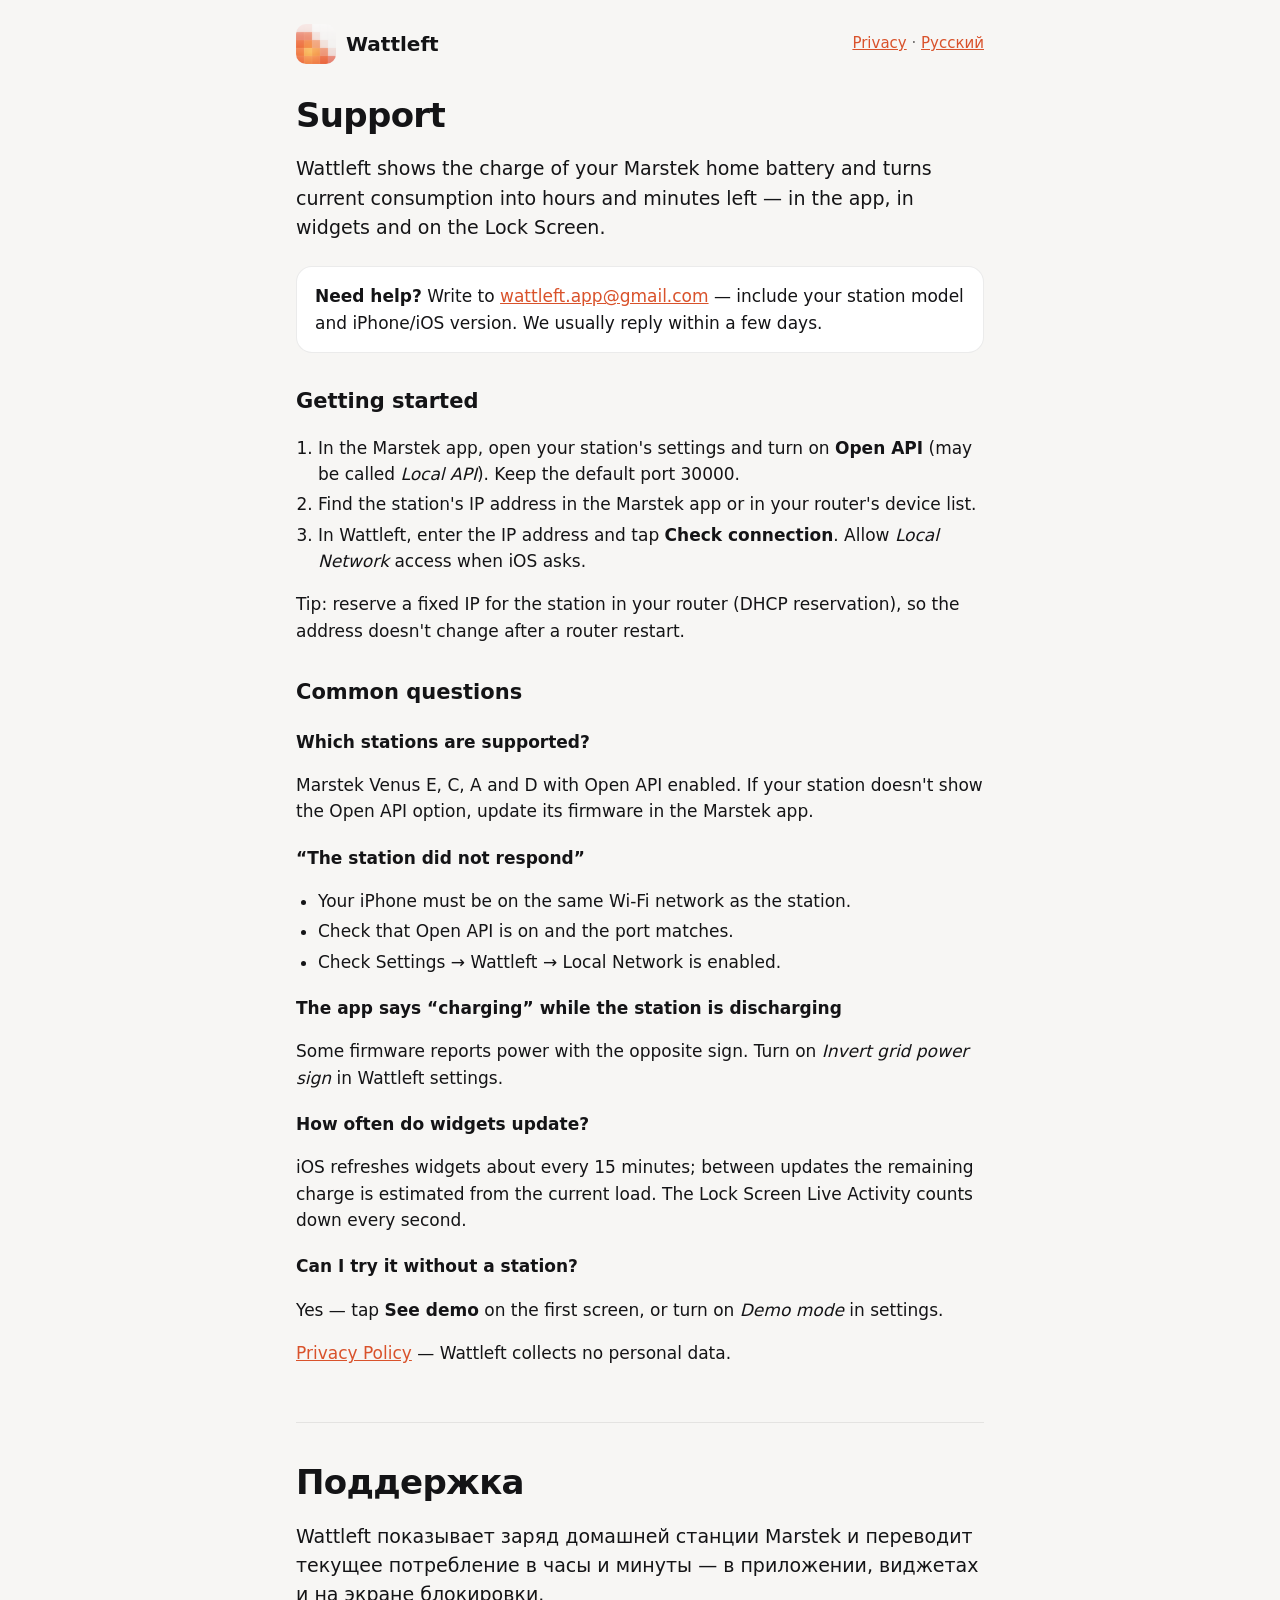
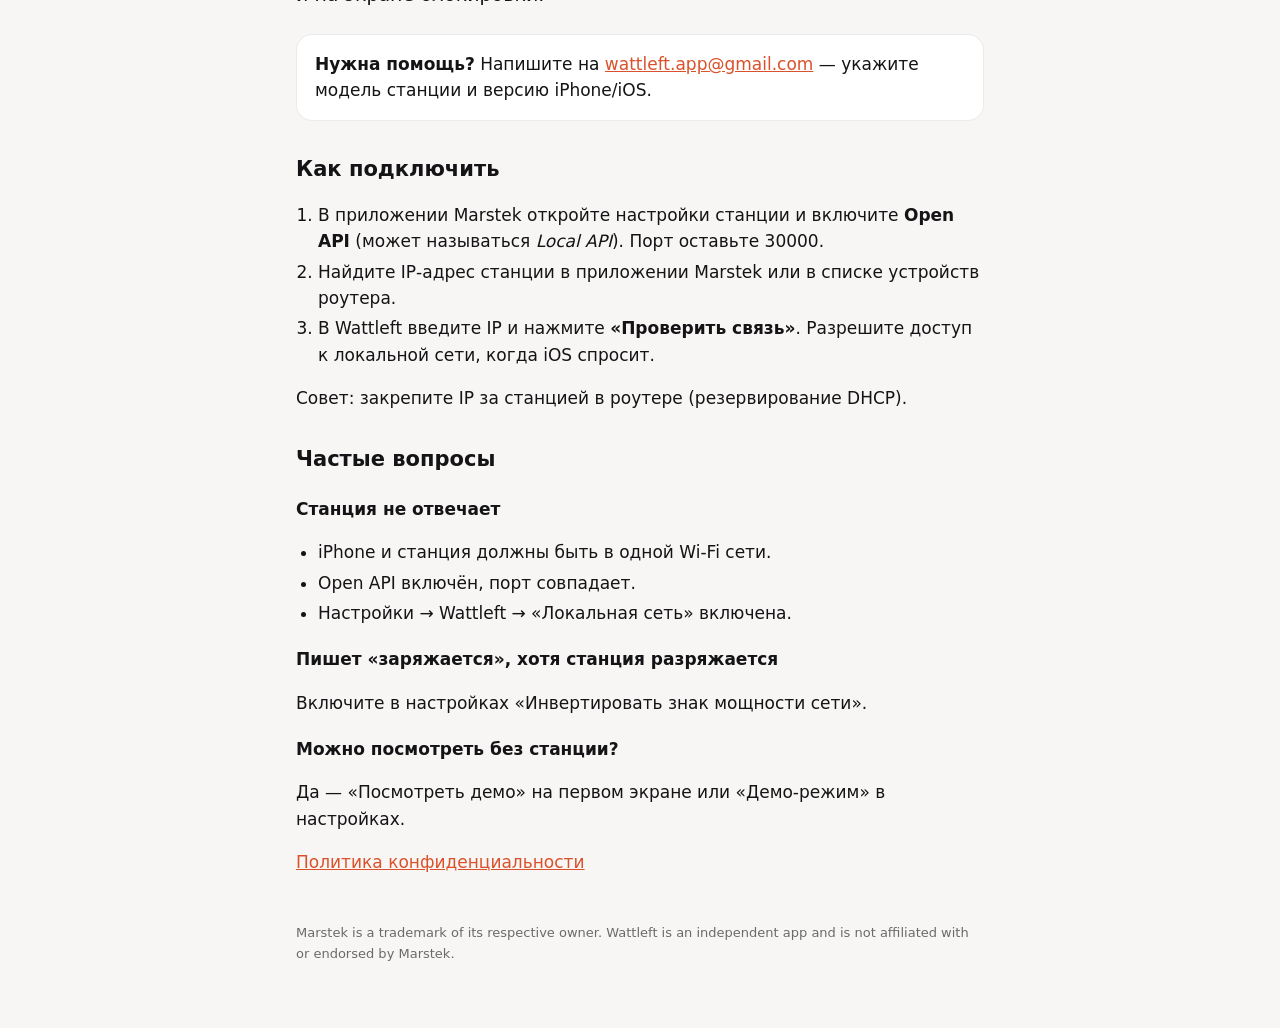
==== docs/index.html @ c145397a "Wattleft 1.0: iOS app and widgets for Marstek Venus battery - App: live charge, time-left estimate, " ====
<!doctype html>
<html lang="en">
<head>
<meta charset="utf-8">
<meta name="viewport" content="width=device-width, initial-scale=1">
<title>Wattleft — Support</title>
<meta name="description" content="Wattleft shows how long your Marstek home battery will last. Setup help and contact.">
<link rel="icon" href="icon.png">
<link rel="stylesheet" href="style.css">
</head>
<body>
<main>
  <header>
    <a class="brand" href="./"><img src="icon.png" alt="" width="40" height="40"> Wattleft</a>
    <nav><a href="privacy.html">Privacy</a> · <a href="#ru">Русский</a></nav>
  </header>

  <h1>Support</h1>
  <p class="lead">Wattleft shows the charge of your Marstek home battery and turns current consumption into hours and minutes left — in the app, in widgets and on the Lock Screen.</p>

  <div class="card">
    <strong>Need help?</strong> Write to <a href="mailto:wattleft.app@gmail.com">wattleft.app@gmail.com</a> — include your station model and iPhone/iOS version. We usually reply within a few days.
  </div>

  <h2>Getting started</h2>
  <ol>
    <li>In the Marstek app, open your station's settings and turn on <strong>Open API</strong> (may be called <em>Local API</em>). Keep the default port 30000.</li>
    <li>Find the station's IP address in the Marstek app or in your router's device list.</li>
    <li>In Wattleft, enter the IP address and tap <strong>Check connection</strong>. Allow <em>Local Network</em> access when iOS asks.</li>
  </ol>
  <p>Tip: reserve a fixed IP for the station in your router (DHCP reservation), so the address doesn't change after a router restart.</p>

  <h2>Common questions</h2>
  <h3>Which stations are supported?</h3>
  <p>Marstek Venus E, C, A and D with Open API enabled. If your station doesn't show the Open API option, update its firmware in the Marstek app.</p>

  <h3>“The station did not respond”</h3>
  <ul>
    <li>Your iPhone must be on the same Wi‑Fi network as the station.</li>
    <li>Check that Open API is on and the port matches.</li>
    <li>Check Settings → Wattleft → Local Network is enabled.</li>
  </ul>

  <h3>The app says “charging” while the station is discharging</h3>
  <p>Some firmware reports power with the opposite sign. Turn on <em>Invert grid power sign</em> in Wattleft settings.</p>

  <h3>How often do widgets update?</h3>
  <p>iOS refreshes widgets about every 15 minutes; between updates the remaining charge is estimated from the current load. The Lock Screen Live Activity counts down every second.</p>

  <h3>Can I try it without a station?</h3>
  <p>Yes — tap <strong>See demo</strong> on the first screen, or turn on <em>Demo mode</em> in settings.</p>

  <p><a href="privacy.html">Privacy Policy</a> — Wattleft collects no personal data.</p>

  <hr id="ru">

  <h1>Поддержка</h1>
  <p class="lead">Wattleft показывает заряд домашней станции Marstek и переводит текущее потребление в часы и минуты — в приложении, виджетах и на экране блокировки.</p>

  <div class="card">
    <strong>Нужна помощь?</strong> Напишите на <a href="mailto:wattleft.app@gmail.com">wattleft.app@gmail.com</a> — укажите модель станции и версию iPhone/iOS.
  </div>

  <h2>Как подключить</h2>
  <ol>
    <li>В приложении Marstek откройте настройки станции и включите <strong>Open API</strong> (может называться <em>Local API</em>). Порт оставьте 30000.</li>
    <li>Найдите IP‑адрес станции в приложении Marstek или в списке устройств роутера.</li>
    <li>В Wattleft введите IP и нажмите <strong>«Проверить связь»</strong>. Разрешите доступ к локальной сети, когда iOS спросит.</li>
  </ol>
  <p>Совет: закрепите IP за станцией в роутере (резервирование DHCP).</p>

  <h2>Частые вопросы</h2>
  <h3>Станция не отвечает</h3>
  <ul>
    <li>iPhone и станция должны быть в одной Wi‑Fi сети.</li>
    <li>Open API включён, порт совпадает.</li>
    <li>Настройки → Wattleft → «Локальная сеть» включена.</li>
  </ul>
  <h3>Пишет «заряжается», хотя станция разряжается</h3>
  <p>Включите в настройках «Инвертировать знак мощности сети».</p>
  <h3>Можно посмотреть без станции?</h3>
  <p>Да — «Посмотреть демо» на первом экране или «Демо‑режим» в настройках.</p>

  <p><a href="privacy.html#ru">Политика конфиденциальности</a></p>

  <footer class="muted">Marstek is a trademark of its respective owner. Wattleft is an independent app and is not affiliated with or endorsed by Marstek.</footer>
</main>
</body>
</html>
---- docs/style.css ----
:root {
  --bg: #f7f6f4;
  --card: #ffffff;
  --ink: #141416;
  --muted: #6b6a68;
  --line: rgba(0, 0, 0, 0.08);
  --accent: #d9522b;
}
@media (prefers-color-scheme: dark) {
  :root {
    --bg: #111113;
    --card: #1c1c1f;
    --ink: #f2f1ee;
    --muted: #a3a29e;
    --line: rgba(255, 255, 255, 0.10);
    --accent: #f08a4b;
  }
}
* { box-sizing: border-box; }
body {
  margin: 0;
  background: var(--bg);
  color: var(--ink);
  font: 17px/1.55 -apple-system, BlinkMacSystemFont, "SF Pro Text", "Segoe UI", system-ui, sans-serif;
  -webkit-text-size-adjust: 100%;
}
main { max-width: 720px; margin: 0 auto; padding: 24px 16px 64px; }
header { display: flex; align-items: center; justify-content: space-between; gap: 12px; margin-bottom: 32px; flex-wrap: wrap; }
.brand { display: flex; align-items: center; gap: 10px; font-weight: 700; font-size: 20px; color: var(--ink); text-decoration: none; }
.brand img { border-radius: 10px; }
nav { font-size: 15px; color: var(--muted); }
a { color: var(--accent); }
h1 { font-size: 34px; line-height: 1.15; margin: 0 0 8px; letter-spacing: -0.02em; }
h2 { font-size: 21px; margin: 32px 0 8px; }
h3 { font-size: 17px; margin: 20px 0 4px; }
.lead { font-size: 19px; }
.muted { color: var(--muted); }
.card { background: var(--card); border: 1px solid var(--line); border-radius: 16px; padding: 16px 18px; margin: 24px 0; }
ul, ol { padding-left: 22px; }
li { margin: 4px 0; }
hr { border: 0; border-top: 1px solid var(--line); margin: 56px 0 40px; }
footer { margin-top: 48px; font-size: 13px; }
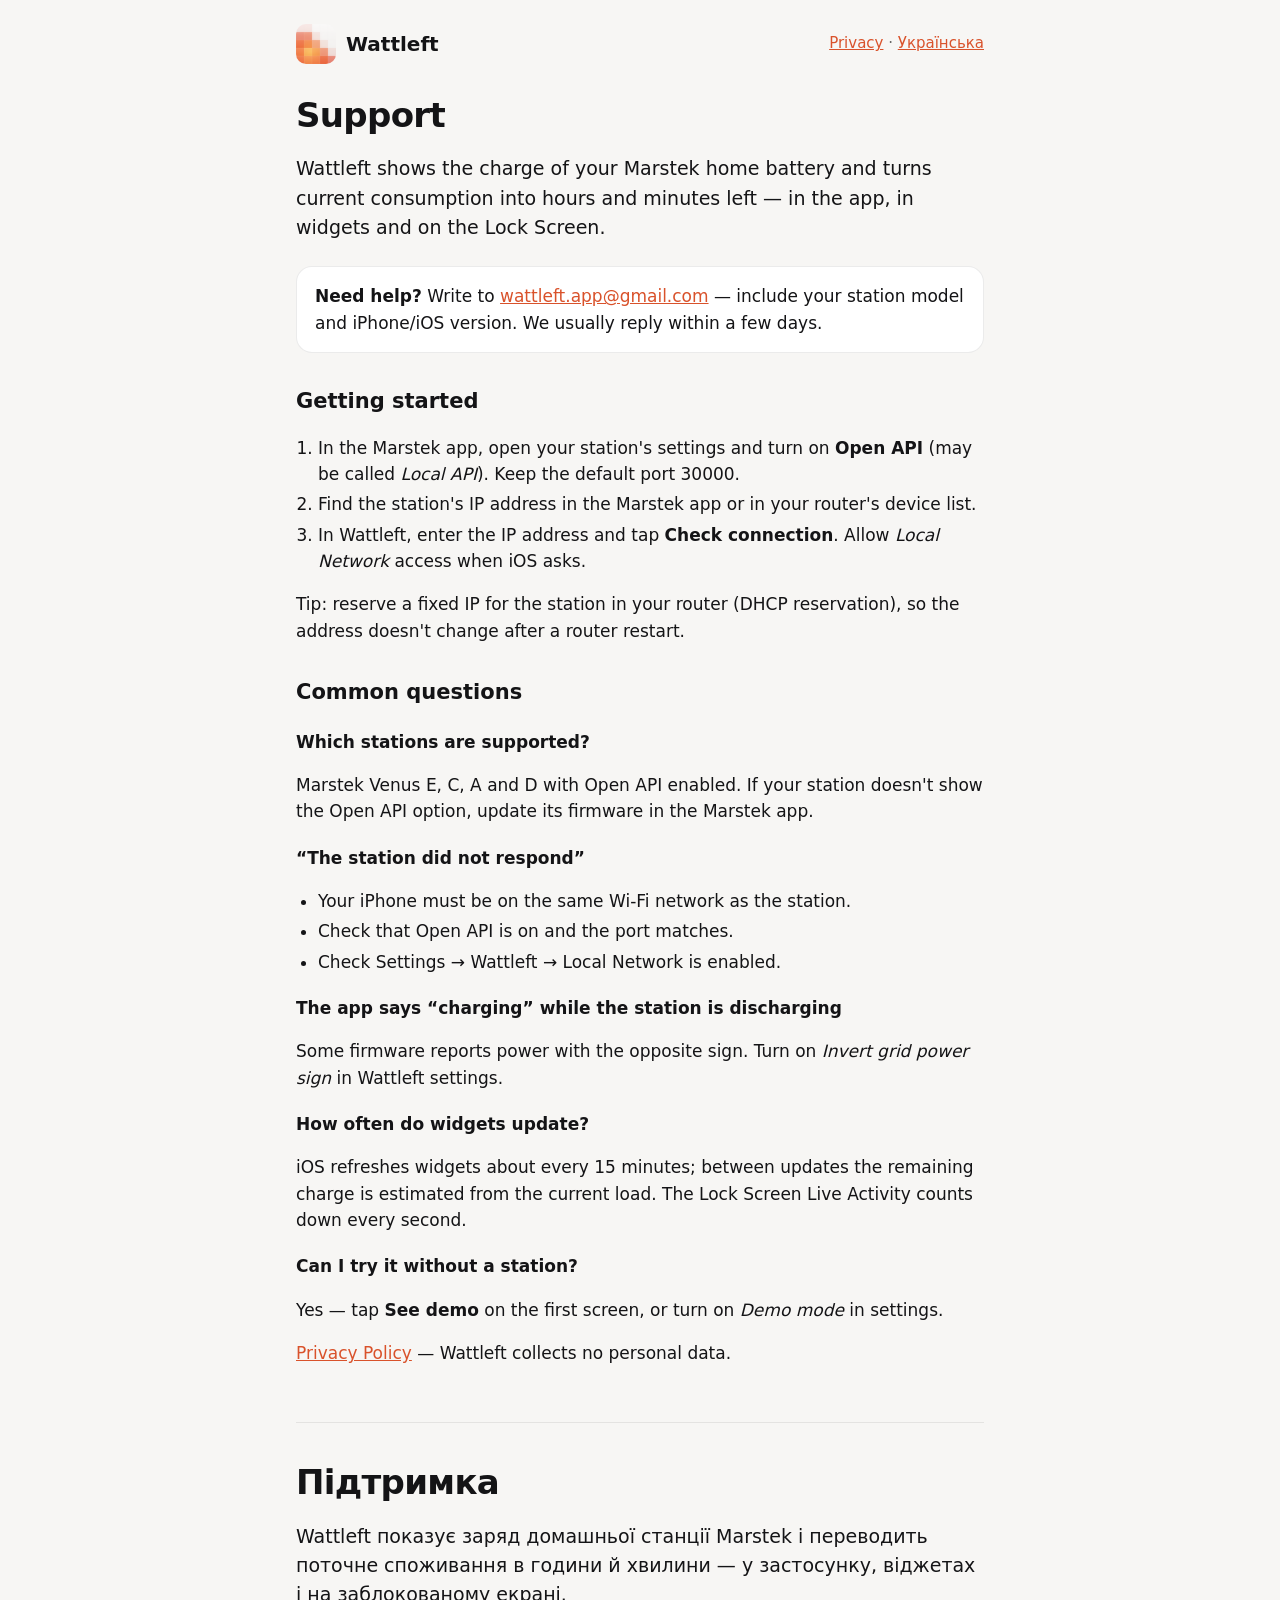
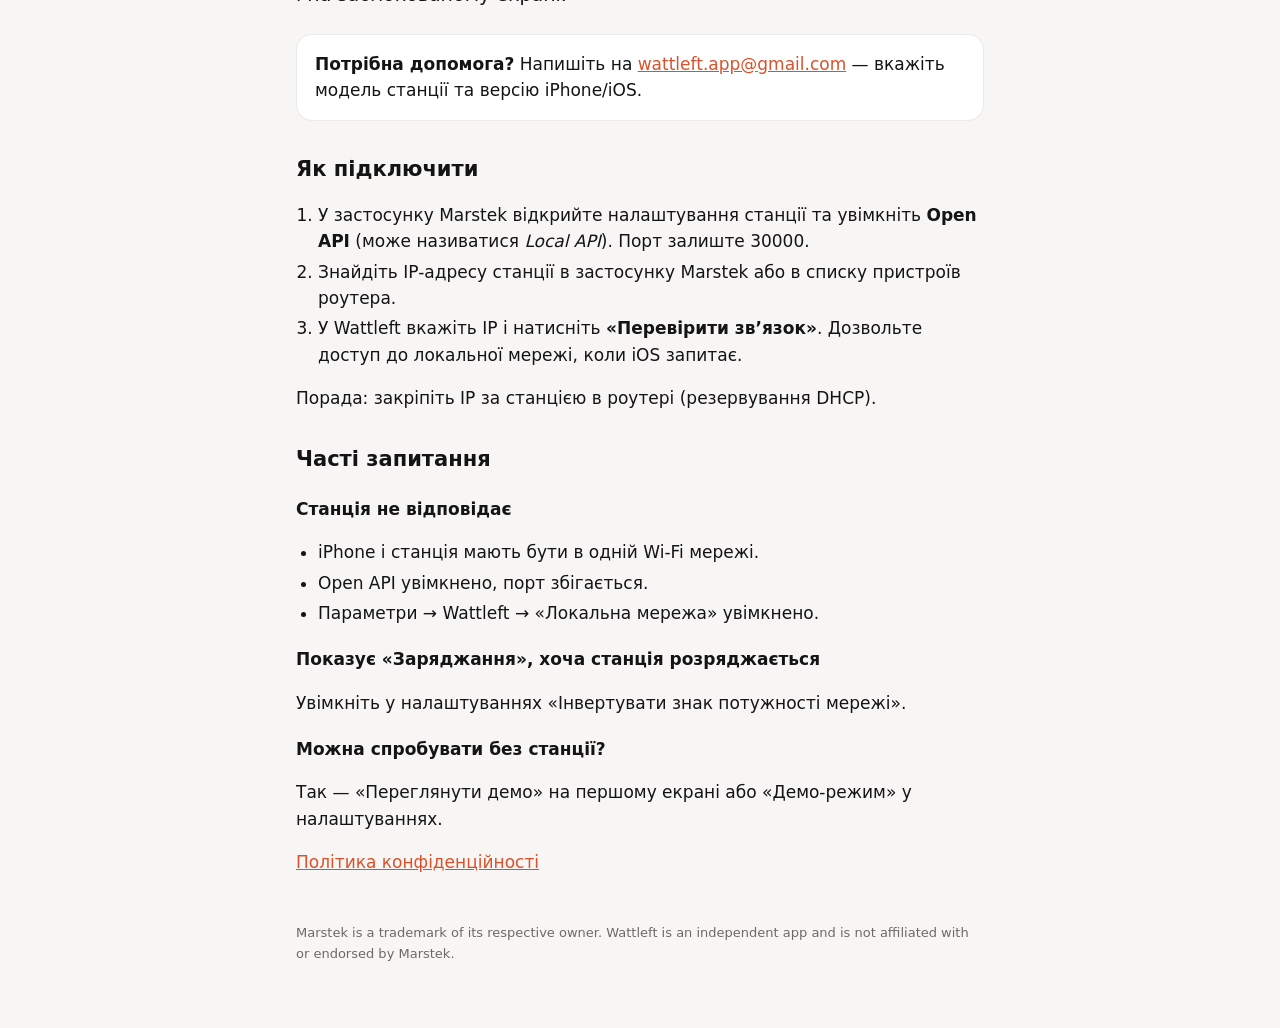
==== commit 008d21d4: "Localize to English and Ukrainian; add App Store listing and screenshots - English is now the base l" ====
--- a/docs/index.html
+++ b/docs/index.html
@@ -12,7 +12,7 @@
 <main>
   <header>
     <a class="brand" href="./"><img src="icon.png" alt="" width="40" height="40"> Wattleft</a>
-    <nav><a href="privacy.html">Privacy</a> · <a href="#ru">Русский</a></nav>
+    <nav><a href="privacy.html">Privacy</a> · <a href="#uk">Українська</a></nav>
   </header>
 
   <h1>Support</h1>
@@ -52,36 +52,36 @@
 
   <p><a href="privacy.html">Privacy Policy</a> — Wattleft collects no personal data.</p>
 
-  <hr id="ru">
+  <hr id="uk">
 
-  <h1>Поддержка</h1>
-  <p class="lead">Wattleft показывает заряд домашней станции Marstek и переводит текущее потребление в часы и минуты — в приложении, виджетах и на экране блокировки.</p>
+  <h1>Підтримка</h1>
+  <p class="lead">Wattleft показує заряд домашньої станції Marstek і переводить поточне споживання в години й хвилини — у застосунку, віджетах і на заблокованому екрані.</p>
 
   <div class="card">
-    <strong>Нужна помощь?</strong> Напишите на <a href="mailto:wattleft.app@gmail.com">wattleft.app@gmail.com</a> — укажите модель станции и версию iPhone/iOS.
+    <strong>Потрібна допомога?</strong> Напишіть на <a href="mailto:wattleft.app@gmail.com">wattleft.app@gmail.com</a> — вкажіть модель станції та версію iPhone/iOS.
   </div>
 
-  <h2>Как подключить</h2>
+  <h2>Як підключити</h2>
   <ol>
-    <li>В приложении Marstek откройте настройки станции и включите <strong>Open API</strong> (может называться <em>Local API</em>). Порт оставьте 30000.</li>
-    <li>Найдите IP‑адрес станции в приложении Marstek или в списке устройств роутера.</li>
-    <li>В Wattleft введите IP и нажмите <strong>«Проверить связь»</strong>. Разрешите доступ к локальной сети, когда iOS спросит.</li>
+    <li>У застосунку Marstek відкрийте налаштування станції та увімкніть <strong>Open API</strong> (може називатися <em>Local API</em>). Порт залиште 30000.</li>
+    <li>Знайдіть IP-адресу станції в застосунку Marstek або в списку пристроїв роутера.</li>
+    <li>У Wattleft вкажіть IP і натисніть <strong>«Перевірити зв’язок»</strong>. Дозвольте доступ до локальної мережі, коли iOS запитає.</li>
   </ol>
-  <p>Совет: закрепите IP за станцией в роутере (резервирование DHCP).</p>
+  <p>Порада: закріпіть IP за станцією в роутері (резервування DHCP).</p>
 
-  <h2>Частые вопросы</h2>
-  <h3>Станция не отвечает</h3>
+  <h2>Часті запитання</h2>
+  <h3>Станція не відповідає</h3>
   <ul>
-    <li>iPhone и станция должны быть в одной Wi‑Fi сети.</li>
-    <li>Open API включён, порт совпадает.</li>
-    <li>Настройки → Wattleft → «Локальная сеть» включена.</li>
+    <li>iPhone і станція мають бути в одній Wi‑Fi мережі.</li>
+    <li>Open API увімкнено, порт збігається.</li>
+    <li>Параметри → Wattleft → «Локальна мережа» увімкнено.</li>
   </ul>
-  <h3>Пишет «заряжается», хотя станция разряжается</h3>
-  <p>Включите в настройках «Инвертировать знак мощности сети».</p>
-  <h3>Можно посмотреть без станции?</h3>
-  <p>Да — «Посмотреть демо» на первом экране или «Демо‑режим» в настройках.</p>
+  <h3>Показує «Заряджання», хоча станція розряджається</h3>
+  <p>Увімкніть у налаштуваннях «Інвертувати знак потужності мережі».</p>
+  <h3>Можна спробувати без станції?</h3>
+  <p>Так — «Переглянути демо» на першому екрані або «Демо-режим» у налаштуваннях.</p>
 
-  <p><a href="privacy.html#ru">Политика конфиденциальности</a></p>
+  <p><a href="privacy.html#uk">Політика конфіденційності</a></p>
 
   <footer class="muted">Marstek is a trademark of its respective owner. Wattleft is an independent app and is not affiliated with or endorsed by Marstek.</footer>
 </main>
